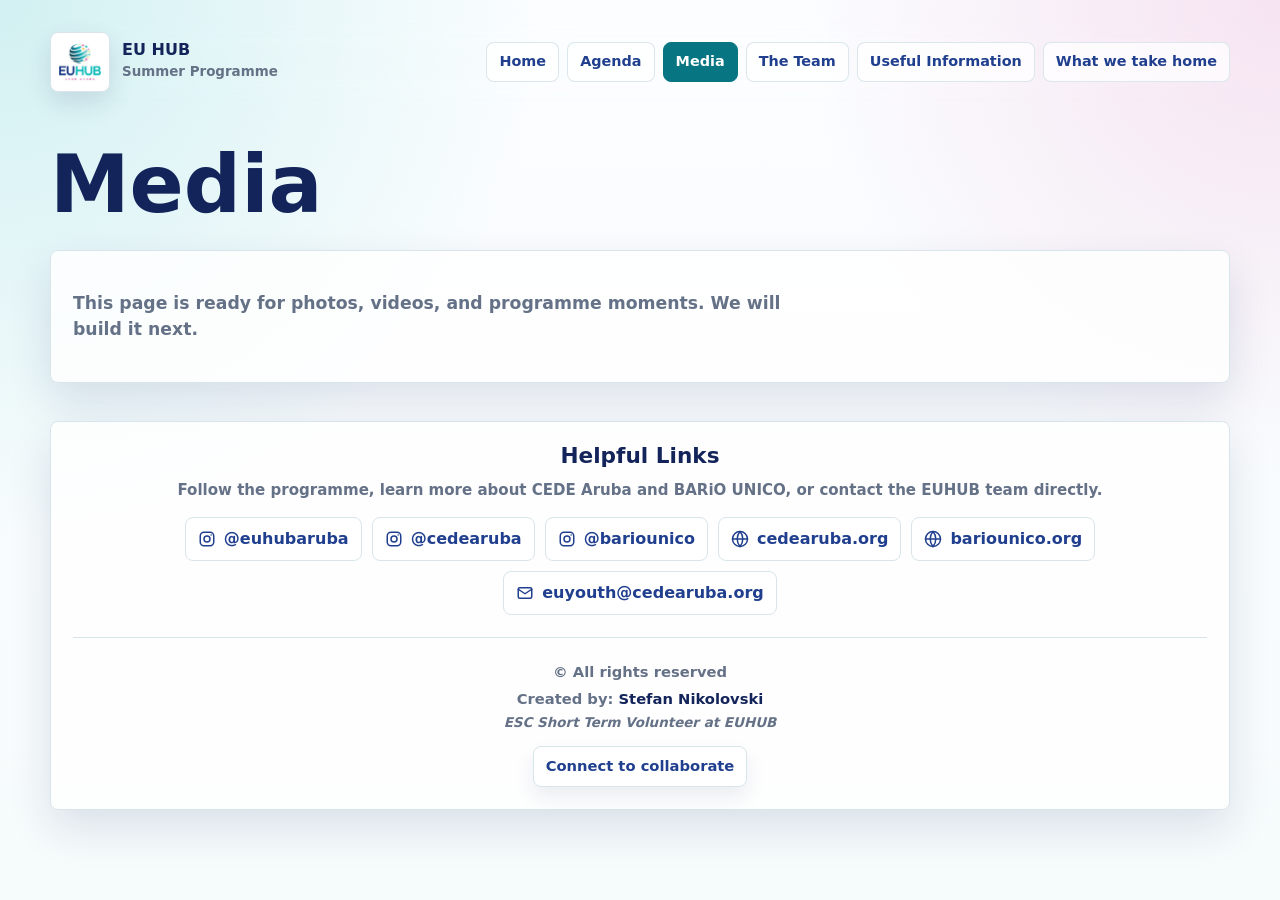
==== media.html @ ff3d8072 "Add files via upload V1" ====
<!doctype html>
<html lang="en">
<head>
  <meta charset="utf-8">
  <meta name="viewport" content="width=device-width, initial-scale=1">
  <link rel="icon" type="image/png" href="assets/favicon.png">
  <title>Media | EU HUB Summer Programme</title>
  <link rel="stylesheet" href="assets/site-shared.css">
</head>
<body>
  <main class="shell">
    <div data-site-header data-active-page="media"></div>
    <h1 class="page-title">Media</h1>
    <div class="placeholder">
      <p class="page-copy">This page is ready for photos, videos, and programme moments. We will build it next.</p>
    </div>
    <div data-site-footer></div>
  </main>
  <script src="assets/site-components.js"></script>
</body>
</html>
---- assets/site-shared.css ----
:root {
  --ink: #13245a;
  --muted: #647186;
  --line: #d8e5ea;
  --navy: #203f8e;
  --teal-dark: #087682;
  --shadow: 0 18px 44px rgba(19, 36, 90, 0.12);
}

* {
  box-sizing: border-box;
}

body {
  margin: 0;
  min-height: 100vh;
  color: var(--ink);
  font-family: Inter, ui-sans-serif, system-ui, -apple-system, BlinkMacSystemFont, "Segoe UI", sans-serif;
  background:
    radial-gradient(circle at top left, rgba(22, 183, 182, 0.18), transparent 34rem),
    radial-gradient(circle at top right, rgba(209, 42, 145, 0.12), transparent 30rem),
    linear-gradient(180deg, #fbfdff, #f6fbfc);
  line-height: 1.5;
}

a {
  color: inherit;
}

.shell {
  width: min(1180px, calc(100% - 32px));
  margin: 0 auto;
  padding: 20px 0 44px;
}

.topbar {
  display: flex;
  align-items: center;
  justify-content: space-between;
  gap: 18px;
  position: sticky;
  top: 0;
  z-index: 20;
  padding: 12px 0;
  backdrop-filter: blur(14px);
}

.brand {
  display: flex;
  align-items: center;
  gap: 12px;
  min-width: 0;
  text-decoration: none;
}

.mark {
  width: 60px;
  height: 60px;
  display: grid;
  place-items: center;
  flex: 0 0 auto;
  padding: 6px;
  border: 1px solid var(--line);
  border-radius: 8px;
  background: #fff;
  box-shadow: 0 10px 24px rgba(19, 36, 90, 0.12);
}

.mark img,
.eu-cofunded {
  display: block;
}

.mark img {
  width: 100%;
  height: 100%;
  object-fit: contain;
}

.brand-text strong {
  display: block;
  font-size: 1rem;
  line-height: 1.05;
}

.brand-text span {
  display: block;
  margin-top: 3px;
  color: var(--muted);
  font-size: 0.84rem;
  font-weight: 700;
}

.nav {
  display: flex;
  align-items: center;
  justify-content: flex-end;
  gap: 8px;
  flex-wrap: wrap;
}

.nav a {
  display: inline-flex;
  align-items: center;
  min-height: 38px;
  padding: 8px 12px;
  border: 1px solid rgba(216, 229, 234, 0.9);
  border-radius: 8px;
  background: rgba(255, 255, 255, 0.76);
  color: var(--navy);
  text-decoration: none;
  font-size: 0.9rem;
  font-weight: 800;
}

.nav a:hover,
.nav a.active {
  color: #fff;
  border-color: var(--teal-dark);
  background: var(--teal-dark);
}

.eu-cofunded {
  width: min(190px, 20vw);
  margin: 10px 0 0 auto;
  padding: 6px 8px;
  border: 1px solid rgba(216, 229, 234, 0.9);
  border-radius: 8px;
  background: rgba(255, 255, 255, 0.82);
  box-shadow: 0 10px 22px rgba(19, 36, 90, 0.1);
}

.page-title {
  margin: 42px 0 0;
  font-size: clamp(2.4rem, 7vw, 5rem);
  line-height: 0.98;
}

.page-copy {
  max-width: 720px;
  color: var(--muted);
  font-size: 1.08rem;
  font-weight: 650;
}

.placeholder {
  margin-top: 26px;
  padding: 22px;
  border: 1px solid var(--line);
  border-radius: 8px;
  background: rgba(255, 255, 255, 0.84);
  box-shadow: var(--shadow);
}

.site-footer {
  margin-top: 38px;
  padding: 22px;
  border: 1px solid var(--line);
  border-radius: 8px;
  background: rgba(255, 255, 255, 0.84);
  box-shadow: var(--shadow);
}

.site-footer.shared-footer {
  text-align: center;
}

.site-footer h2 {
  margin: 0;
  font-size: 1.35rem;
  line-height: 1.15;
}

.note {
  max-width: none;
  color: var(--muted);
  font-size: 0.94rem;
  font-weight: 650;
  white-space: nowrap;
}

.site-footer.shared-footer .note {
  max-width: none;
  margin: 10px auto 0;
  white-space: nowrap;
}

.external-links {
  display: flex;
  flex-wrap: wrap;
  justify-content: center;
  gap: 10px;
  margin-top: 16px;
}

.site-footer.shared-footer .external-links {
  width: 100%;
  justify-content: center;
  align-items: center;
}

.external-links a {
  display: inline-flex;
  align-items: center;
  gap: 8px;
  min-height: 40px;
  padding: 9px 12px;
  border-radius: 8px;
  border: 1px solid var(--line);
  background: #fff;
  color: var(--navy);
  text-decoration: none;
  font-weight: 800;
}

.site-footer.shared-footer .external-links a {
  gap: 8px;
  justify-content: center;
}

.external-links svg {
  width: 18px;
  height: 18px;
  flex: 0 0 auto;
  stroke: currentColor;
  stroke-width: 2;
  fill: none;
  stroke-linecap: round;
  stroke-linejoin: round;
}

.site-credit {
  margin-top: 22px;
  padding-top: 18px;
  border-top: 1px solid var(--line);
  color: var(--muted);
  text-align: center;
  font-size: 0.92rem;
  font-weight: 650;
}

.site-footer.shared-footer .site-credit {
  text-align: center;
  display: grid;
  justify-items: center;
}

.site-credit p {
  margin: 5px 0 0;
}

.creator-name {
  color: var(--ink);
  font-weight: 850;
}

.creator-role {
  display: block;
  margin-top: 3px;
  font-size: 0.84rem;
  font-style: italic;
  font-weight: 600;
}

.collab-button {
  display: inline-flex;
  align-items: center;
  justify-content: center;
  margin-top: 8px;
  min-height: 38px;
  padding: 8px 12px;
  border: 1px solid var(--line);
  border-radius: 8px;
  background: #fff;
  color: var(--navy);
  box-shadow: 0 10px 20px rgba(19, 36, 90, 0.08);
  font-weight: 850;
  text-decoration: none;
}

.collab-button:hover {
  color: #fff;
  background: var(--teal-dark);
}

@media (max-width: 760px) {
  .topbar {
    flex-direction: column;
    align-items: flex-start;
    position: static;
  }

  .nav {
    justify-content: flex-start;
  }

  .eu-cofunded {
    width: min(180px, 58vw);
    margin: 8px 0 0;
  }

  .note {
    white-space: normal;
  }

  .site-footer.shared-footer .note {
    white-space: normal;
  }
}
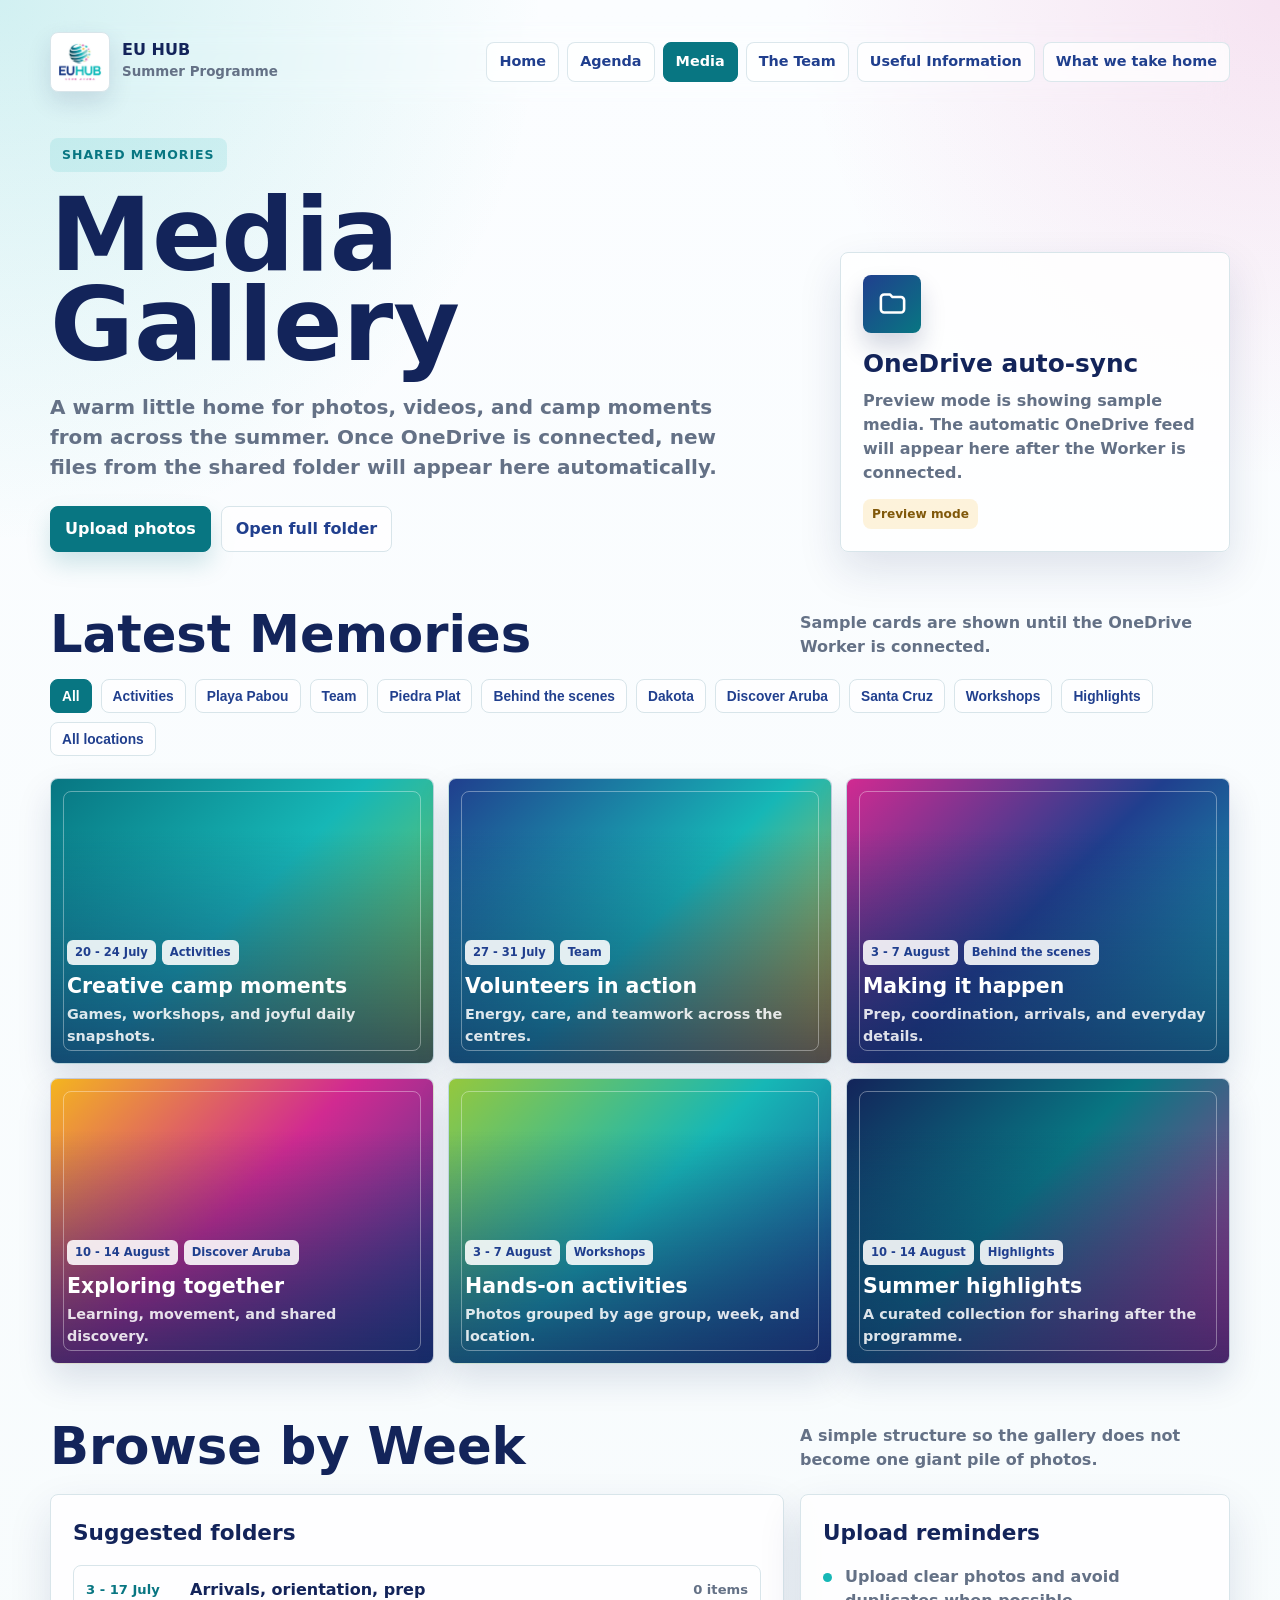
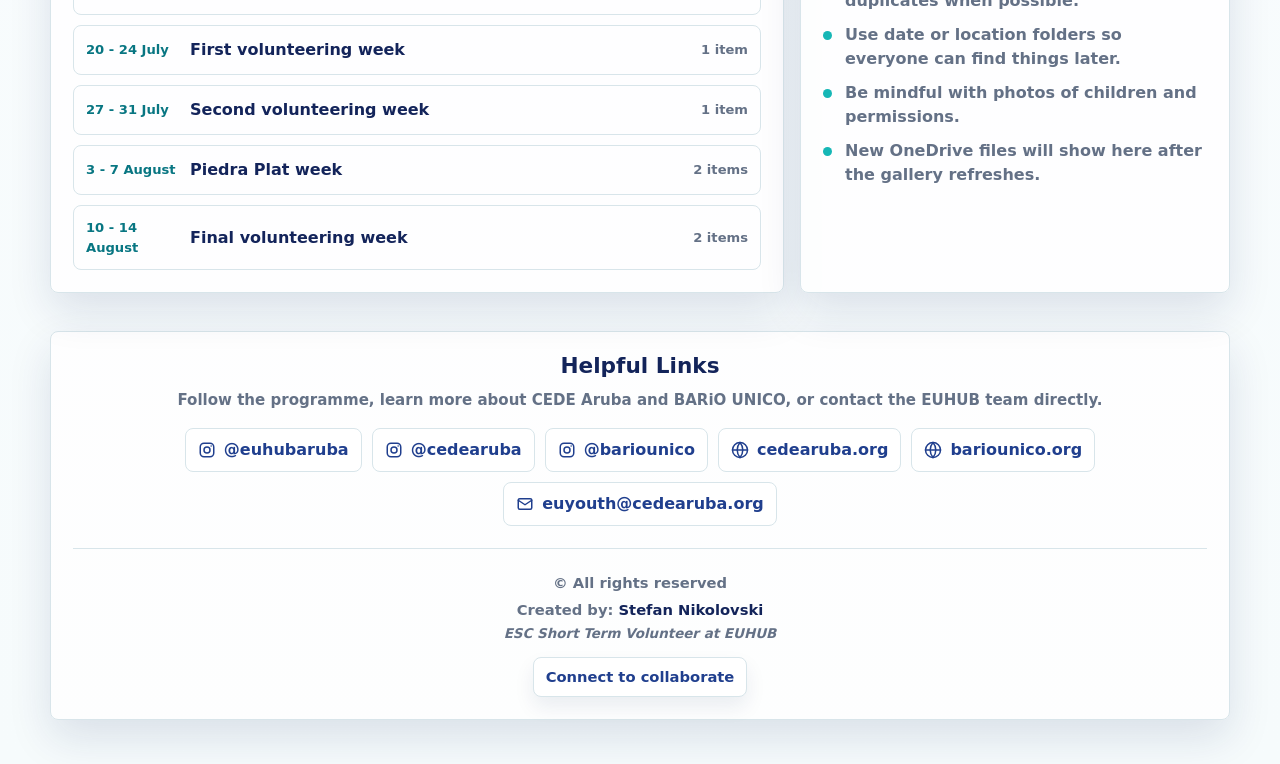
==== commit eb0a1a19: "Launch media page" ====
--- a/media.html
+++ b/media.html
@@ -6,16 +6,709 @@
   <link rel="icon" type="image/png" href="assets/favicon.png">
   <title>Media | EU HUB Summer Programme</title>
   <link rel="stylesheet" href="assets/site-shared.css">
+  <style>
+    :root {
+      --teal: #16b7b6;
+      --magenta: #d12a91;
+      --lime: #95c83d;
+      --amber: #f4b51f;
+      --paper: rgba(255, 255, 255, 0.84);
+    }
+
+    .media-hero {
+      display: grid;
+      grid-template-columns: minmax(0, 1fr) minmax(280px, 390px);
+      gap: 24px;
+      align-items: end;
+      margin-top: 34px;
+    }
+
+    .eyebrow {
+      display: inline-flex;
+      align-items: center;
+      min-height: 34px;
+      padding: 7px 12px;
+      border-radius: 8px;
+      background: rgba(22, 183, 182, 0.12);
+      color: var(--teal-dark);
+      font-size: 0.78rem;
+      font-weight: 900;
+      letter-spacing: 0.08em;
+      text-transform: uppercase;
+    }
+
+    .media-title {
+      max-width: 760px;
+      margin: 18px 0 0;
+      color: var(--ink);
+      font-size: clamp(3rem, 8vw, 6.7rem);
+      line-height: 0.88;
+      letter-spacing: 0;
+    }
+
+    .media-copy {
+      max-width: 680px;
+      margin: 22px 0 0;
+      color: var(--muted);
+      font-size: clamp(1rem, 1.9vw, 1.25rem);
+      font-weight: 680;
+    }
+
+    .hero-actions,
+    .folder-actions {
+      display: flex;
+      flex-wrap: wrap;
+      gap: 10px;
+      margin-top: 24px;
+    }
+
+    .media-button {
+      display: inline-flex;
+      align-items: center;
+      justify-content: center;
+      min-height: 42px;
+      padding: 10px 14px;
+      border: 1px solid var(--teal-dark);
+      border-radius: 8px;
+      background: var(--teal-dark);
+      color: #fff;
+      text-decoration: none;
+      font-weight: 900;
+      box-shadow: 0 12px 24px rgba(8, 118, 130, 0.18);
+      cursor: pointer;
+    }
+
+    .media-button.secondary {
+      border-color: var(--line);
+      background: rgba(255, 255, 255, 0.78);
+      color: var(--navy);
+      box-shadow: none;
+    }
+
+    .media-button[aria-disabled="true"] {
+      opacity: 0.55;
+      pointer-events: none;
+    }
+
+    .folder-card {
+      padding: 22px;
+      border: 1px solid var(--line);
+      border-radius: 8px;
+      background: var(--paper);
+      box-shadow: var(--shadow);
+    }
+
+    .folder-icon {
+      width: 58px;
+      height: 58px;
+      display: grid;
+      place-items: center;
+      border-radius: 8px;
+      color: #fff;
+      background: linear-gradient(135deg, var(--navy), var(--teal-dark));
+      box-shadow: 0 14px 24px rgba(19, 36, 90, 0.18);
+    }
+
+    .folder-card h2 {
+      margin: 18px 0 0;
+      font-size: 1.55rem;
+      line-height: 1.05;
+    }
+
+    .folder-card p {
+      margin: 12px 0 0;
+      color: var(--muted);
+      font-weight: 650;
+    }
+
+    .status-pill {
+      display: inline-flex;
+      width: fit-content;
+      align-items: center;
+      min-height: 29px;
+      margin-top: 14px;
+      padding: 6px 9px;
+      border-radius: 8px;
+      background: rgba(244, 181, 31, 0.16);
+      color: #80580a;
+      font-size: 0.76rem;
+      font-weight: 900;
+    }
+
+    .status-pill.live {
+      background: rgba(22, 183, 182, 0.12);
+      color: var(--teal-dark);
+    }
+
+    .section-head {
+      display: flex;
+      align-items: end;
+      justify-content: space-between;
+      gap: 18px;
+      margin-top: 58px;
+    }
+
+    .section-head h2 {
+      margin: 0;
+      font-size: clamp(1.9rem, 4vw, 3.3rem);
+      line-height: 0.96;
+    }
+
+    .section-head p {
+      max-width: 430px;
+      margin: 0;
+      color: var(--muted);
+      font-weight: 650;
+    }
+
+    .filter-strip {
+      display: flex;
+      flex-wrap: wrap;
+      gap: 9px;
+      margin-top: 20px;
+    }
+
+    .filter-button {
+      display: inline-flex;
+      align-items: center;
+      min-height: 34px;
+      padding: 7px 11px;
+      border: 1px solid var(--line);
+      border-radius: 8px;
+      background: rgba(255, 255, 255, 0.78);
+      color: var(--navy);
+      font-size: 0.86rem;
+      font-weight: 850;
+      cursor: pointer;
+    }
+
+    .filter-button.active,
+    .filter-button:hover {
+      border-color: var(--teal-dark);
+      background: var(--teal-dark);
+      color: #fff;
+    }
+
+    .gallery-grid {
+      display: grid;
+      grid-template-columns: repeat(3, minmax(0, 1fr));
+      gap: 14px;
+      margin-top: 22px;
+    }
+
+    .media-tile {
+      min-height: 286px;
+      display: grid;
+      align-content: end;
+      position: relative;
+      overflow: hidden;
+      padding: 16px;
+      border: 1px solid rgba(216, 229, 234, 0.86);
+      border-radius: 8px;
+      background:
+        linear-gradient(180deg, transparent 18%, rgba(19, 36, 90, 0.72)),
+        var(--tile-bg);
+      background-size: cover;
+      background-position: center;
+      box-shadow: 0 16px 34px rgba(19, 36, 90, 0.13);
+      transition: transform 0.18s ease, box-shadow 0.18s ease;
+    }
+
+    .media-tile:hover {
+      transform: translateY(-4px);
+      box-shadow: 0 22px 42px rgba(19, 36, 90, 0.18);
+    }
+
+    .media-tile::before {
+      content: "";
+      position: absolute;
+      inset: 12px;
+      border: 1px solid rgba(255, 255, 255, 0.36);
+      border-radius: 8px;
+      pointer-events: none;
+    }
+
+    .tile-link {
+      position: absolute;
+      inset: 0;
+      z-index: 2;
+    }
+
+    .tile-content {
+      position: relative;
+      z-index: 1;
+      color: #fff;
+    }
+
+    .tag-row {
+      display: flex;
+      flex-wrap: wrap;
+      gap: 6px;
+      margin-bottom: 10px;
+    }
+
+    .tag {
+      display: inline-flex;
+      align-items: center;
+      min-height: 25px;
+      padding: 4px 8px;
+      border-radius: 6px;
+      background: rgba(255, 255, 255, 0.88);
+      color: var(--navy);
+      font-size: 0.72rem;
+      font-weight: 900;
+    }
+
+    .media-tile h3 {
+      margin: 0;
+      font-size: 1.28rem;
+      line-height: 1.08;
+    }
+
+    .media-tile p {
+      margin: 7px 0 0;
+      color: rgba(255, 255, 255, 0.86);
+      font-size: 0.9rem;
+      font-weight: 700;
+    }
+
+    .media-state {
+      margin-top: 22px;
+      padding: 22px;
+      border: 1px solid var(--line);
+      border-radius: 8px;
+      background: var(--paper);
+      color: var(--muted);
+      font-weight: 700;
+      box-shadow: var(--shadow);
+    }
+
+    .split-section {
+      display: grid;
+      grid-template-columns: minmax(0, 1fr) minmax(280px, 430px);
+      gap: 16px;
+      margin-top: 22px;
+    }
+
+    .week-board,
+    .guidelines {
+      padding: 22px;
+      border: 1px solid var(--line);
+      border-radius: 8px;
+      background: var(--paper);
+      box-shadow: var(--shadow);
+    }
+
+    .week-board h3,
+    .guidelines h3 {
+      margin: 0;
+      font-size: 1.35rem;
+    }
+
+    .week-list {
+      display: grid;
+      gap: 10px;
+      margin-top: 16px;
+    }
+
+    .week-item {
+      display: grid;
+      grid-template-columns: 92px minmax(0, 1fr) auto;
+      gap: 12px;
+      align-items: center;
+      padding: 12px;
+      border: 1px solid var(--line);
+      border-radius: 8px;
+      background: rgba(255, 255, 255, 0.72);
+    }
+
+    .week-date {
+      color: var(--teal-dark);
+      font-size: 0.82rem;
+      font-weight: 900;
+    }
+
+    .week-name {
+      color: var(--ink);
+      font-weight: 850;
+    }
+
+    .week-count {
+      color: var(--muted);
+      font-size: 0.82rem;
+      font-weight: 800;
+    }
+
+    .guidelines ul {
+      margin: 16px 0 0;
+      padding: 0;
+      list-style: none;
+      display: grid;
+      gap: 10px;
+    }
+
+    .guidelines li {
+      display: grid;
+      grid-template-columns: 12px minmax(0, 1fr);
+      gap: 10px;
+      color: var(--muted);
+      font-weight: 650;
+    }
+
+    .guidelines li::before {
+      content: "";
+      width: 9px;
+      height: 9px;
+      margin-top: 8px;
+      border-radius: 999px;
+      background: var(--teal);
+    }
+
+    @media (max-width: 940px) {
+      .media-hero,
+      .split-section {
+        grid-template-columns: 1fr;
+      }
+
+      .gallery-grid {
+        grid-template-columns: repeat(2, minmax(0, 1fr));
+      }
+    }
+
+    @media (max-width: 640px) {
+      .section-head {
+        align-items: start;
+        flex-direction: column;
+      }
+
+      .gallery-grid {
+        grid-template-columns: 1fr;
+      }
+
+      .media-tile {
+        min-height: 244px;
+      }
+
+      .week-item {
+        grid-template-columns: 1fr;
+      }
+    }
+  </style>
 </head>
 <body>
   <main class="shell">
     <div data-site-header data-active-page="media"></div>
-    <h1 class="page-title">Media</h1>
-    <div class="placeholder">
-      <p class="page-copy">This page is ready for photos, videos, and programme moments. We will build it next.</p>
-    </div>
+
+    <section class="media-hero" aria-label="Media gallery introduction">
+      <div>
+        <span class="eyebrow">Shared memories</span>
+        <h1 class="media-title">Media Gallery</h1>
+        <p class="media-copy">A warm little home for photos, videos, and camp moments from across the summer. Once OneDrive is connected, new files from the shared folder will appear here automatically.</p>
+        <div class="hero-actions">
+          <a class="media-button" id="uploadButton" href="#" target="_blank" rel="noreferrer" aria-disabled="true">Upload photos</a>
+          <a class="media-button secondary" id="folderButton" href="#" target="_blank" rel="noreferrer" aria-disabled="true">Open full folder</a>
+        </div>
+      </div>
+
+      <aside class="folder-card" aria-label="OneDrive folder status">
+        <div class="folder-icon" aria-hidden="true">
+          <svg width="31" height="31" viewBox="0 0 24 24" fill="none">
+            <path d="M3 7.5A2.5 2.5 0 0 1 5.5 5H10l2 2h6.5A2.5 2.5 0 0 1 21 9.5v7A2.5 2.5 0 0 1 18.5 19h-13A2.5 2.5 0 0 1 3 16.5v-9Z" stroke="currentColor" stroke-width="2" stroke-linejoin="round"/>
+          </svg>
+        </div>
+        <h2>OneDrive auto-sync</h2>
+        <p id="syncDescription">Preview mode is showing sample media. After the Cloudflare Worker is connected, this card will show the live folder status.</p>
+        <span class="status-pill" id="syncStatus">Preview mode</span>
+      </aside>
+    </section>
+
+    <section aria-label="Featured media">
+      <div class="section-head">
+        <h2>Latest Memories</h2>
+        <p id="gallerySummary">Loading media from the summer camps folder.</p>
+      </div>
+
+      <div class="filter-strip" id="filterStrip" aria-label="Media filters"></div>
+      <div class="media-state" id="mediaState">Loading media...</div>
+      <div class="gallery-grid" id="galleryGrid"></div>
+    </section>
+
+    <section aria-label="Browse media">
+      <div class="section-head">
+        <h2>Browse by Week</h2>
+        <p>A simple structure so the gallery does not become one giant pile of photos.</p>
+      </div>
+
+      <div class="split-section">
+        <div class="week-board">
+          <h3>Suggested folders</h3>
+          <div class="week-list" id="weekList"></div>
+        </div>
+
+        <aside class="guidelines">
+          <h3>Upload reminders</h3>
+          <ul>
+            <li>Upload clear photos and avoid duplicates when possible.</li>
+            <li>Use date or location folders so everyone can find things later.</li>
+            <li>Be mindful with photos of children and permissions.</li>
+            <li>New OneDrive files will show here after the gallery refreshes.</li>
+          </ul>
+        </aside>
+      </div>
+    </section>
+
     <div data-site-footer></div>
   </main>
+
+  <script>
+    const MEDIA_API_URL = "/api/media";
+    const UPLOAD_FOLDER_URL = "https://cedeaua-my.sharepoint.com/:f:/g/personal/escvolunteers_cedearuba_org/IgCO_FusSdWwRrrZGCsYpwSHAXThtqDw_13uh72n3OG5tqM?e=JyIKwV";
+    const REFRESH_MS = 5 * 60 * 1000;
+    const demoMedia = [
+      {
+        title: "Creative camp moments",
+        caption: "Games, workshops, and joyful daily snapshots.",
+        week: "20 - 24 July",
+        location: "Playa Pabou",
+        category: "Activities",
+        type: "image",
+        url: "#",
+        thumbnail: "",
+        color: "linear-gradient(135deg, #087682, #16b7b6 48%, #95c83d)"
+      },
+      {
+        title: "Volunteers in action",
+        caption: "Energy, care, and teamwork across the centres.",
+        week: "27 - 31 July",
+        location: "Piedra Plat",
+        category: "Team",
+        type: "image",
+        url: "#",
+        thumbnail: "",
+        color: "linear-gradient(135deg, #203f8e, #16b7b6 52%, #f4b51f)"
+      },
+      {
+        title: "Making it happen",
+        caption: "Prep, coordination, arrivals, and everyday details.",
+        week: "3 - 7 August",
+        location: "Dakota",
+        category: "Behind the scenes",
+        type: "image",
+        url: "#",
+        thumbnail: "",
+        color: "linear-gradient(135deg, #d12a91, #203f8e 48%, #16b7b6)"
+      },
+      {
+        title: "Exploring together",
+        caption: "Learning, movement, and shared discovery.",
+        week: "10 - 14 August",
+        location: "Santa Cruz",
+        category: "Discover Aruba",
+        type: "image",
+        url: "#",
+        thumbnail: "",
+        color: "linear-gradient(135deg, #f4b51f, #d12a91 46%, #203f8e)"
+      },
+      {
+        title: "Hands-on activities",
+        caption: "Photos grouped by age group, week, and location.",
+        week: "3 - 7 August",
+        location: "Piedra Plat",
+        category: "Workshops",
+        type: "image",
+        url: "#",
+        thumbnail: "",
+        color: "linear-gradient(135deg, #95c83d, #16b7b6 48%, #203f8e)"
+      },
+      {
+        title: "Summer highlights",
+        caption: "A curated collection for sharing after the programme.",
+        week: "10 - 14 August",
+        location: "All locations",
+        category: "Highlights",
+        type: "image",
+        url: "#",
+        thumbnail: "",
+        color: "linear-gradient(135deg, #13245a, #087682 44%, #d12a91)"
+      }
+    ];
+
+    const weekOrder = ["3 - 17 July", "20 - 24 July", "27 - 31 July", "3 - 7 August", "10 - 14 August"];
+    const filterStrip = document.querySelector("#filterStrip");
+    const galleryGrid = document.querySelector("#galleryGrid");
+    const gallerySummary = document.querySelector("#gallerySummary");
+    const mediaState = document.querySelector("#mediaState");
+    const weekList = document.querySelector("#weekList");
+    const syncStatus = document.querySelector("#syncStatus");
+    const syncDescription = document.querySelector("#syncDescription");
+    const uploadButton = document.querySelector("#uploadButton");
+    const folderButton = document.querySelector("#folderButton");
+    let mediaItems = demoMedia;
+    let activeFilter = "All";
+    let isPreviewMode = true;
+
+    function configureFolderButtons(folderUrl) {
+      if (!folderUrl) return;
+      [uploadButton, folderButton].forEach((button) => {
+        button.href = folderUrl;
+        button.setAttribute("aria-disabled", "false");
+      });
+    }
+
+    async function loadMedia() {
+      try {
+        const response = await fetch(`${MEDIA_API_URL}?cacheBust=${Date.now()}`, { cache: "no-store" });
+        if (!response.ok) throw new Error(`Media request failed: ${response.status}`);
+        const data = await response.json();
+        if (!Array.isArray(data.items) || !data.items.length) throw new Error("No media items returned");
+        mediaItems = normalizeMediaItems(data.items);
+        isPreviewMode = false;
+        configureFolderButtons(data.folderUrl || UPLOAD_FOLDER_URL);
+        syncStatus.textContent = "Live from OneDrive";
+        syncStatus.classList.add("live");
+        syncDescription.textContent = "This gallery is reading from the connected OneDrive folder through Cloudflare.";
+      } catch (error) {
+        mediaItems = demoMedia;
+        isPreviewMode = true;
+        configureFolderButtons(UPLOAD_FOLDER_URL);
+        syncStatus.textContent = "Preview mode";
+        syncStatus.classList.remove("live");
+        syncDescription.textContent = "Preview mode is showing sample media. The automatic OneDrive feed will appear here after the Worker is connected.";
+      }
+
+      renderFilters();
+      renderGallery();
+      renderWeeks();
+    }
+
+    function normalizeMediaItems(items) {
+      return items.map((item, index) => ({
+        title: item.title || item.name || `Media item ${index + 1}`,
+        caption: item.caption || item.description || "Summer camp media from the shared folder.",
+        week: item.week || inferWeek(item.name || item.title || ""),
+        location: item.location || inferLocation(item.name || item.title || ""),
+        category: item.category || (item.type === "video" ? "Video" : "Photo"),
+        type: item.type || "image",
+        url: item.url || item.webUrl || "#",
+        thumbnail: item.thumbnail || item.thumbnailUrl || item.downloadUrl || "",
+        color: item.color || demoMedia[index % demoMedia.length].color
+      }));
+    }
+
+    function inferWeek(value) {
+      const text = String(value).toLowerCase();
+      if (text.includes("20") || text.includes("24")) return "20 - 24 July";
+      if (text.includes("27") || text.includes("31")) return "27 - 31 July";
+      if (text.includes("10") || text.includes("14")) return "10 - 14 August";
+      if (text.includes("aug")) return "3 - 7 August";
+      return "3 - 17 July";
+    }
+
+    function inferLocation(value) {
+      const text = String(value).toLowerCase();
+      if (text.includes("dakota")) return "Dakota";
+      if (text.includes("noord")) return "Noord";
+      if (text.includes("playa")) return "Playa Pabou";
+      if (text.includes("santa")) return "Santa Cruz";
+      if (text.includes("piedra") || text.includes("plat")) return "Piedra Plat";
+      return "All locations";
+    }
+
+    function renderFilters() {
+      const filters = ["All", ...unique(mediaItems.flatMap((item) => [item.category, item.location]).filter(Boolean))];
+      if (!filters.includes(activeFilter)) activeFilter = "All";
+      filterStrip.innerHTML = filters.map((filter) => `
+        <button class="filter-button ${filter === activeFilter ? "active" : ""}" type="button" data-filter="${filter}">${filter}</button>
+      `).join("");
+      filterStrip.querySelectorAll("[data-filter]").forEach((button) => {
+        button.addEventListener("click", () => {
+          activeFilter = button.dataset.filter;
+          renderFilters();
+          renderGallery();
+        });
+      });
+    }
+
+    function renderGallery() {
+      const filteredItems = activeFilter === "All"
+        ? mediaItems
+        : mediaItems.filter((item) => item.category === activeFilter || item.location === activeFilter);
+
+      gallerySummary.textContent = isPreviewMode
+        ? "Sample cards are shown until the OneDrive Worker is connected."
+        : `${filteredItems.length} item${filteredItems.length === 1 ? "" : "s"} loaded from OneDrive.`;
+      mediaState.hidden = filteredItems.length > 0;
+      mediaState.textContent = "No media matches this filter yet.";
+      galleryGrid.innerHTML = filteredItems.map(mediaCard).join("");
+    }
+
+    function mediaCard(item) {
+      const background = item.thumbnail
+        ? `url("${escapeAttribute(item.thumbnail)}")`
+        : item.color;
+      const href = item.url || "#";
+      return `
+        <article class="media-tile" style="--tile-bg: ${background};">
+          ${href !== "#" ? `<a class="tile-link" href="${escapeAttribute(href)}" target="_blank" rel="noreferrer" aria-label="Open ${escapeAttribute(item.title)}"></a>` : ""}
+          <div class="tile-content">
+            <div class="tag-row">
+              <span class="tag">${escapeHtml(item.week)}</span>
+              <span class="tag">${escapeHtml(item.category)}</span>
+            </div>
+            <h3>${escapeHtml(item.title)}</h3>
+            <p>${escapeHtml(item.caption)}</p>
+          </div>
+        </article>
+      `;
+    }
+
+    function renderWeeks() {
+      const counts = mediaItems.reduce((map, item) => {
+        map[item.week] = (map[item.week] || 0) + 1;
+        return map;
+      }, {});
+      const allWeeks = unique([...weekOrder, ...Object.keys(counts)]);
+      weekList.innerHTML = allWeeks.map((week) => `
+        <div class="week-item">
+          <span class="week-date">${escapeHtml(week)}</span>
+          <span class="week-name">${weekLabel(week)}</span>
+          <span class="week-count">${counts[week] || 0} item${counts[week] === 1 ? "" : "s"}</span>
+        </div>
+      `).join("");
+    }
+
+    function weekLabel(week) {
+      const labels = {
+        "3 - 17 July": "Arrivals, orientation, prep",
+        "20 - 24 July": "First volunteering week",
+        "27 - 31 July": "Second volunteering week",
+        "3 - 7 August": "Piedra Plat week",
+        "10 - 14 August": "Final volunteering week"
+      };
+      return labels[week] || "Summer camp media";
+    }
+
+    function unique(values) {
+      return [...new Set(values.map((value) => String(value || "").trim()).filter(Boolean))];
+    }
+
+    function escapeHtml(value) {
+      return String(value || "").replace(/[&<>"']/g, (character) => ({
+        "&": "&amp;",
+        "<": "&lt;",
+        ">": "&gt;",
+        '"': "&quot;",
+        "'": "&#039;"
+      })[character]);
+    }
+
+    function escapeAttribute(value) {
+      return escapeHtml(value).replace(/`/g, "&#096;");
+    }
+
+    loadMedia();
+    setInterval(loadMedia, REFRESH_MS);
+  </script>
   <script src="assets/site-components.js"></script>
 </body>
 </html>
